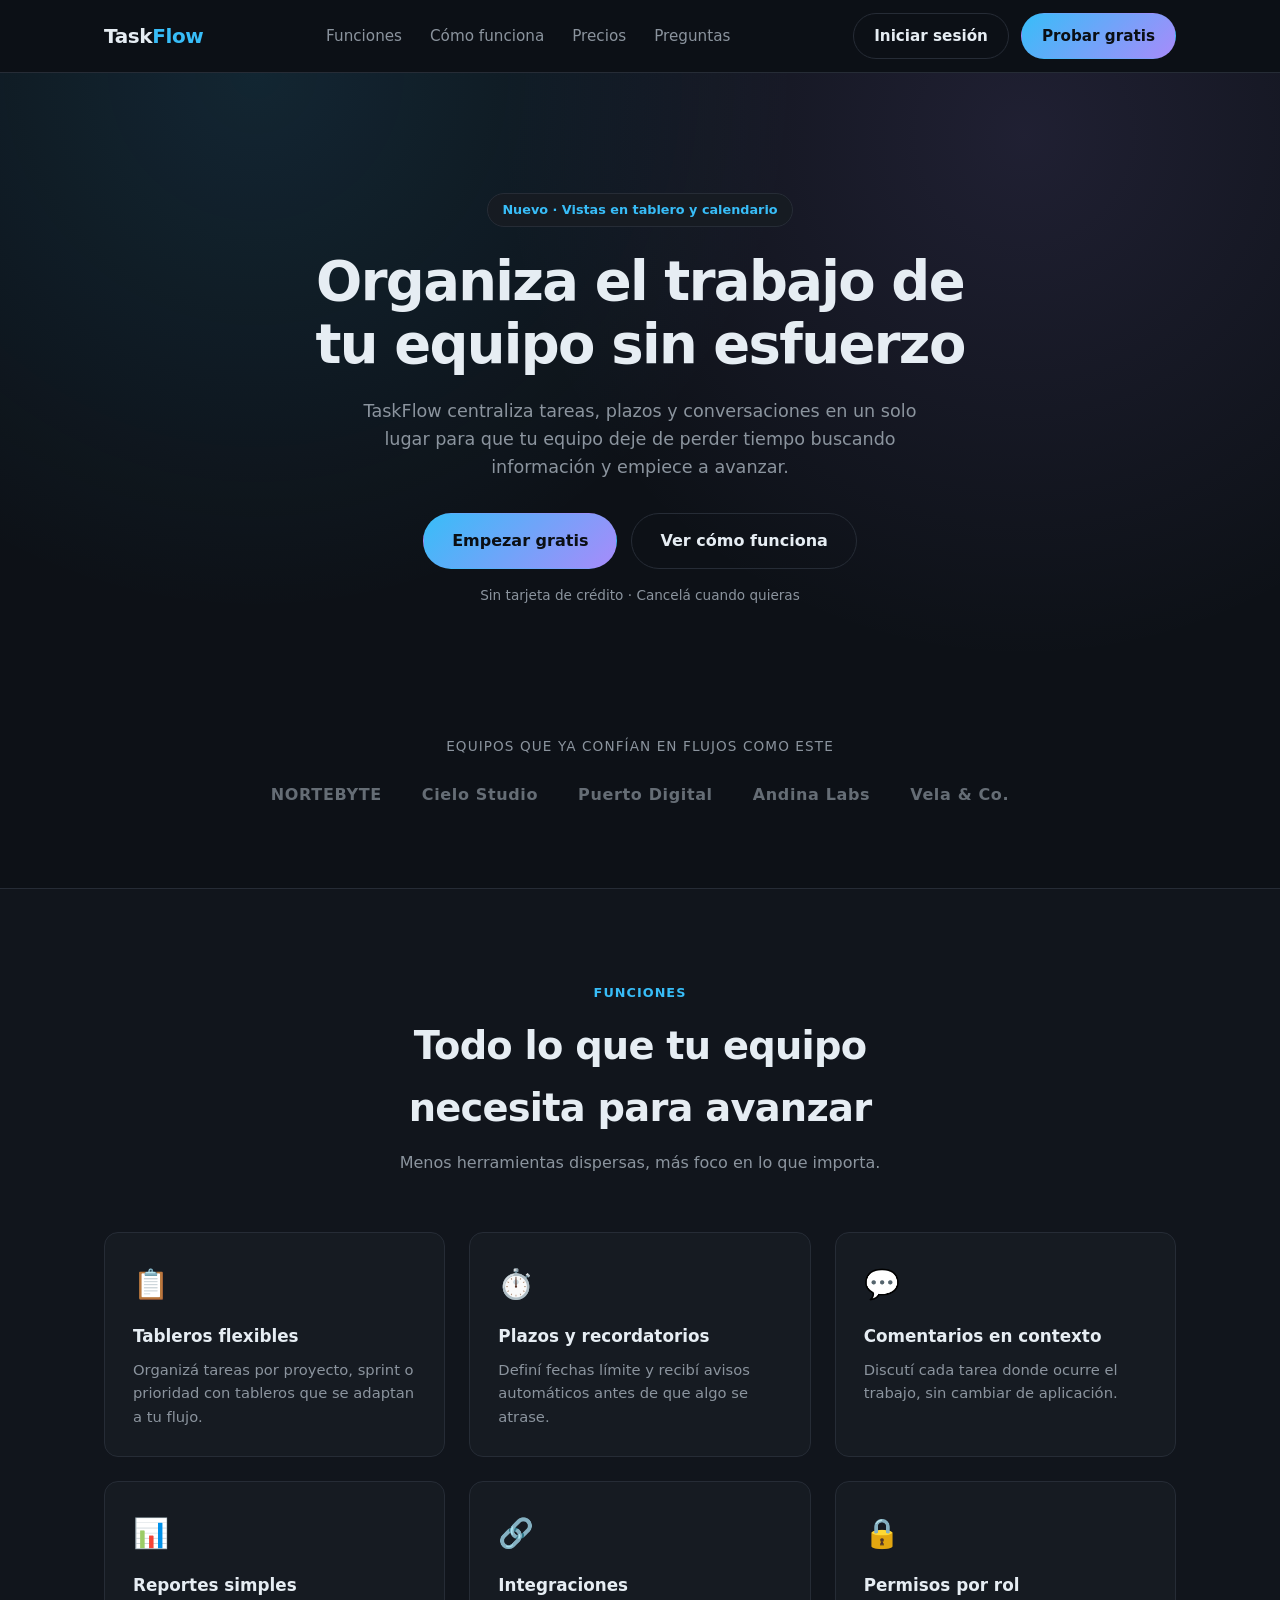
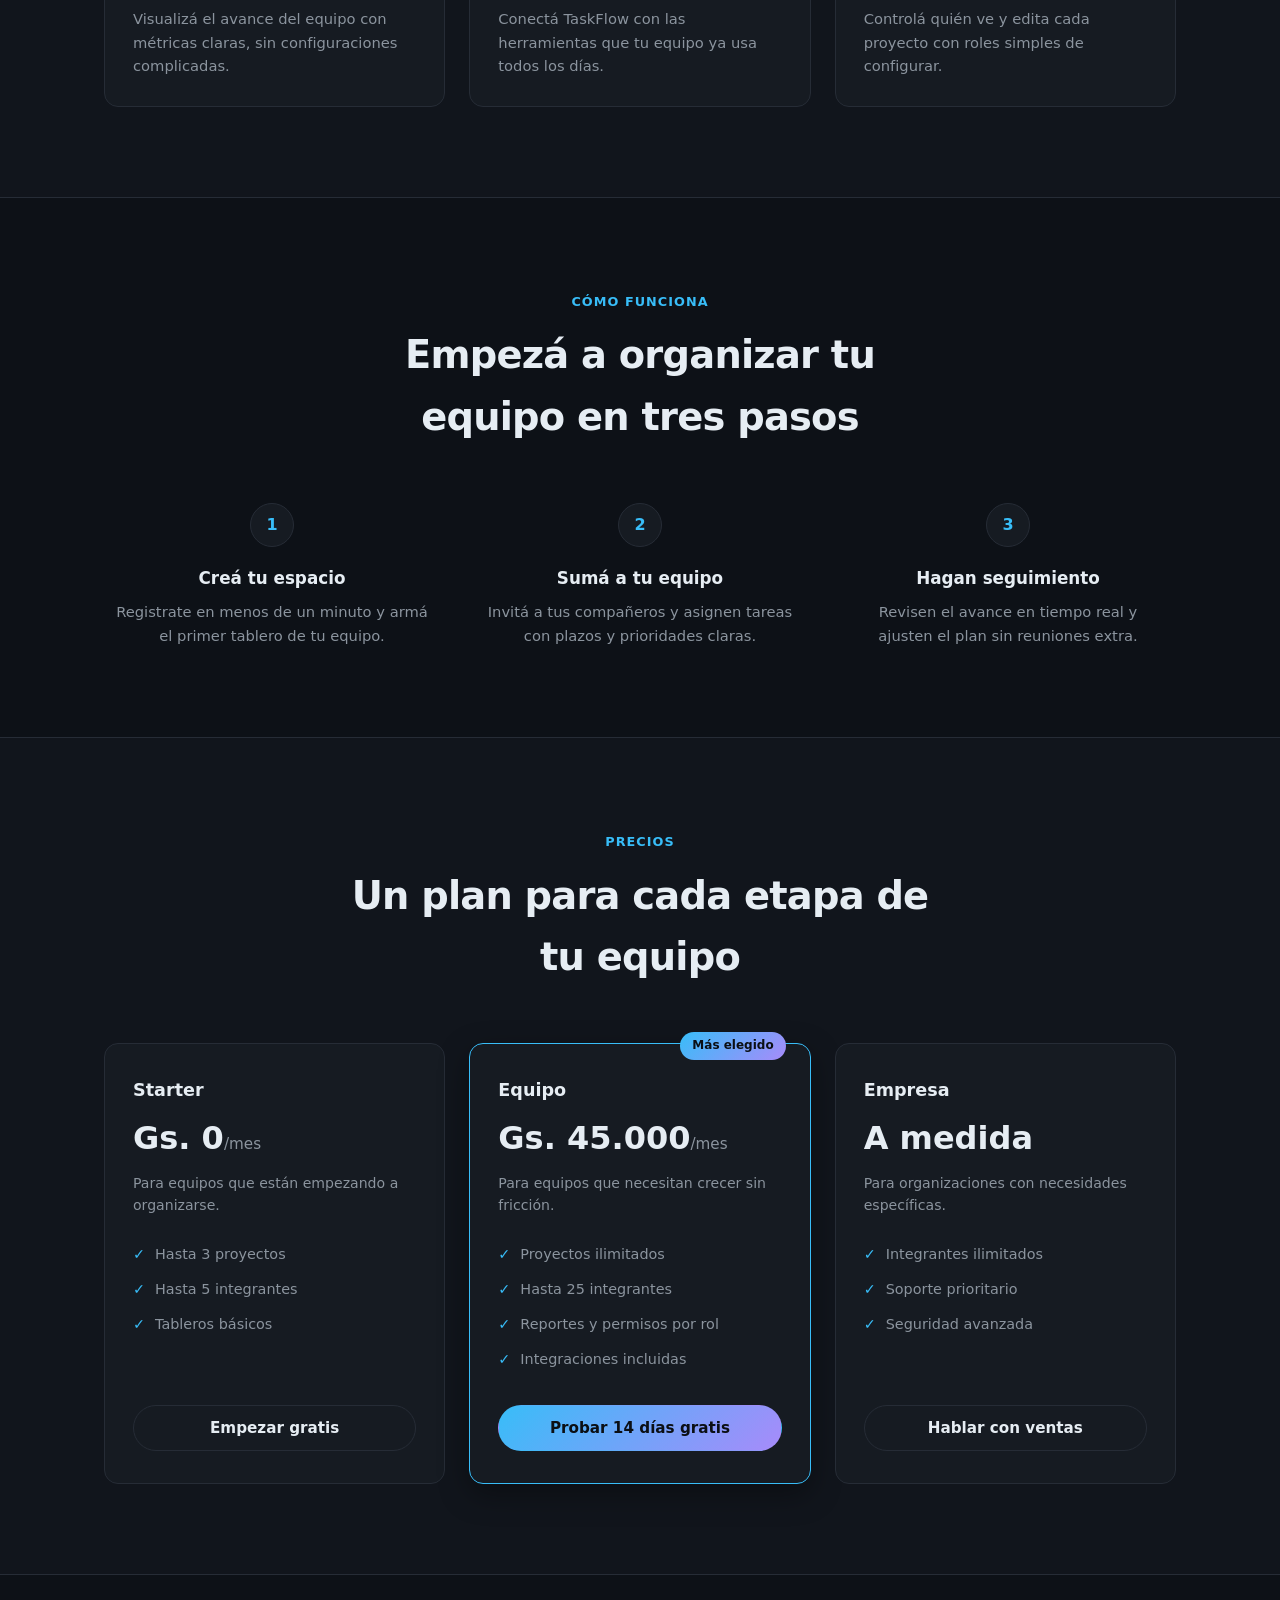
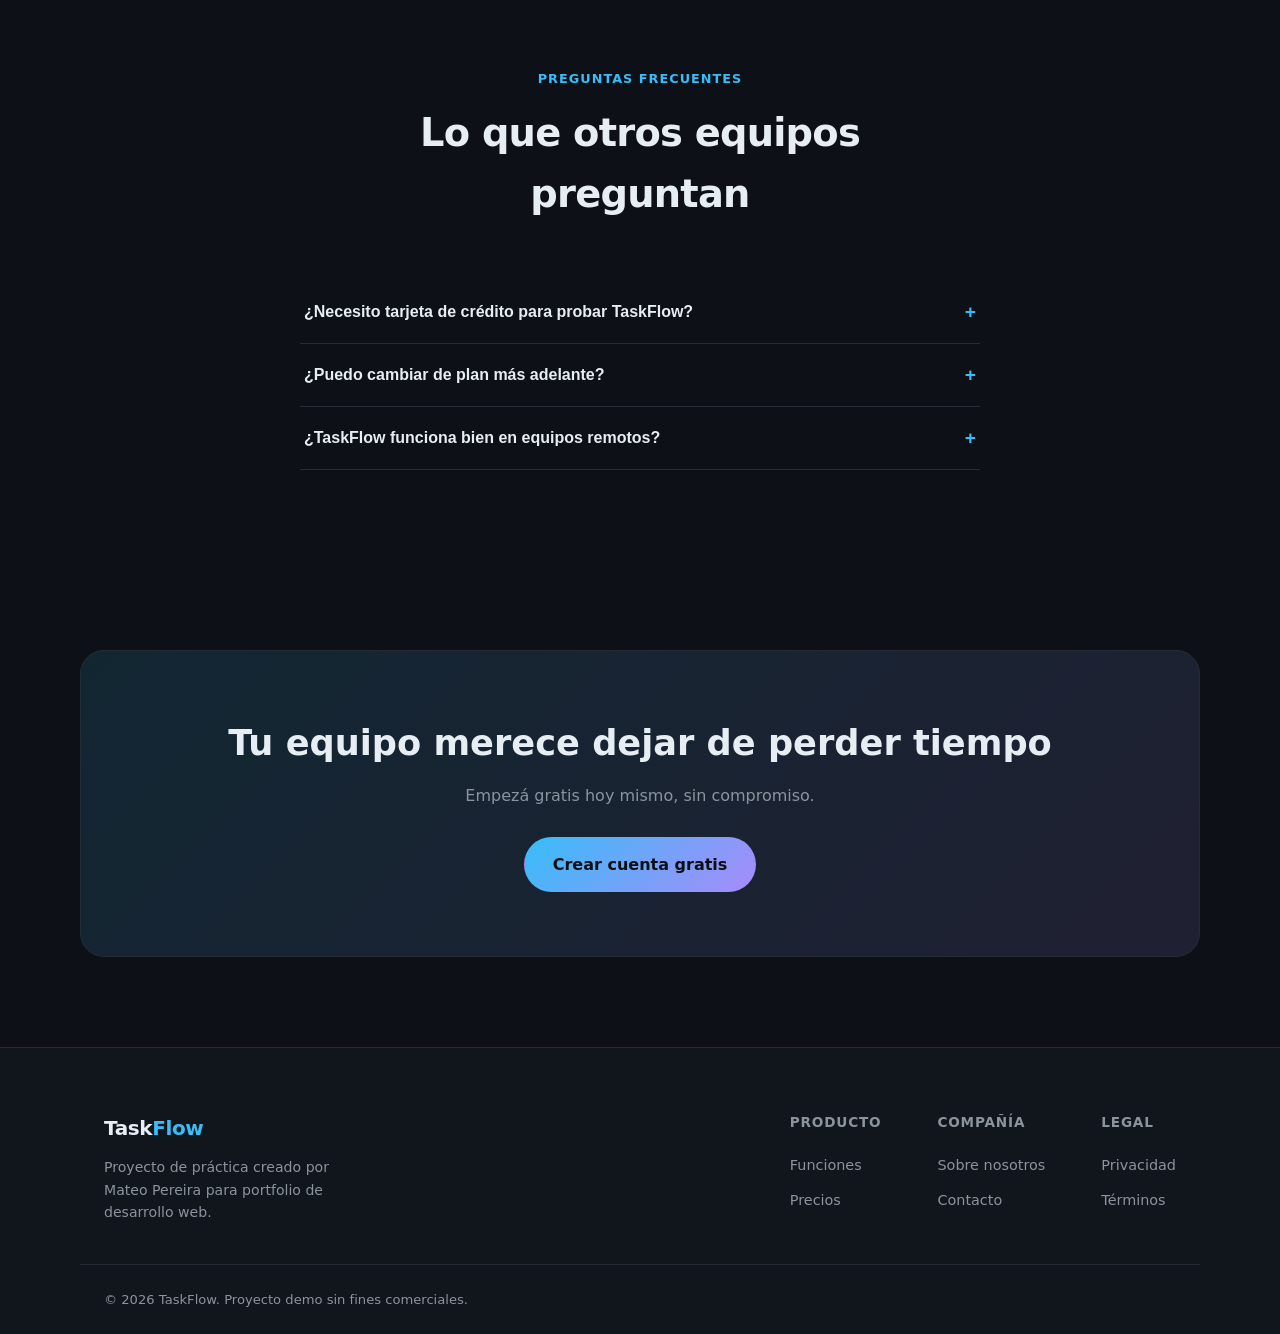
==== index.html @ 443ea1ef "Add files via upload" ====
<!DOCTYPE html>
<html lang="es">
<head>
<meta charset="UTF-8">
<meta name="viewport" content="width=device-width, initial-scale=1.0">
<title>TaskFlow — Organiza tu equipo sin esfuerzo</title>
<link rel="stylesheet" href="style.css">
</head>
<body>

  <header class="navbar">
    <div class="container nav-content">
      <a href="#" class="logo">Task<span>Flow</span></a>

      <nav class="nav-links" id="navLinks">
        <a href="#features">Funciones</a>
        <a href="#how-it-works">Cómo funciona</a>
        <a href="#pricing">Precios</a>
        <a href="#faq">Preguntas</a>
      </nav>

      <div class="nav-actions">
        <a href="#" class="btn btn-ghost">Iniciar sesión</a>
        <a href="#" class="btn btn-primary">Probar gratis</a>
      </div>

      <button class="nav-toggle" id="navToggle" aria-label="Abrir menú">
        <span></span><span></span><span></span>
      </button>
    </div>
  </header>

  <main>
    <!-- HERO -->
    <section class="hero">
      <div class="container hero-content">
        <span class="badge reveal">Nuevo · Vistas en tablero y calendario</span>
        <h1 class="reveal">Organiza el trabajo de tu equipo sin esfuerzo</h1>
        <p class="hero-sub reveal">
          TaskFlow centraliza tareas, plazos y conversaciones en un solo lugar para que tu equipo
          deje de perder tiempo buscando información y empiece a avanzar.
        </p>
        <div class="hero-actions reveal">
          <a href="#" class="btn btn-primary btn-lg">Empezar gratis</a>
          <a href="#how-it-works" class="btn btn-ghost btn-lg">Ver cómo funciona</a>
        </div>
        <p class="hero-note reveal">Sin tarjeta de crédito · Cancelá cuando quieras</p>
      </div>
    </section>

    <!-- LOGOS -->
    <section class="logos">
      <div class="container">
        <p class="logos-label">Equipos que ya confían en flujos como este</p>
        <div class="logos-row">
          <span>NORTEBYTE</span>
          <span>Cielo Studio</span>
          <span>Puerto Digital</span>
          <span>Andina Labs</span>
          <span>Vela &amp; Co.</span>
        </div>
      </div>
    </section>

    <!-- FEATURES -->
    <section class="features" id="features">
      <div class="container">
        <div class="section-head">
          <span class="eyebrow">Funciones</span>
          <h2>Todo lo que tu equipo necesita para avanzar</h2>
          <p>Menos herramientas dispersas, más foco en lo que importa.</p>
        </div>

        <div class="feature-grid">
          <article class="feature-card reveal">
            <div class="feature-icon">📋</div>
            <h3>Tableros flexibles</h3>
            <p>Organizá tareas por proyecto, sprint o prioridad con tableros que se adaptan a tu flujo.</p>
          </article>
          <article class="feature-card reveal">
            <div class="feature-icon">⏱️</div>
            <h3>Plazos y recordatorios</h3>
            <p>Definí fechas límite y recibí avisos automáticos antes de que algo se atrase.</p>
          </article>
          <article class="feature-card reveal">
            <div class="feature-icon">💬</div>
            <h3>Comentarios en contexto</h3>
            <p>Discutí cada tarea donde ocurre el trabajo, sin cambiar de aplicación.</p>
          </article>
          <article class="feature-card reveal">
            <div class="feature-icon">📊</div>
            <h3>Reportes simples</h3>
            <p>Visualizá el avance del equipo con métricas claras, sin configuraciones complicadas.</p>
          </article>
          <article class="feature-card reveal">
            <div class="feature-icon">🔗</div>
            <h3>Integraciones</h3>
            <p>Conectá TaskFlow con las herramientas que tu equipo ya usa todos los días.</p>
          </article>
          <article class="feature-card reveal">
            <div class="feature-icon">🔒</div>
            <h3>Permisos por rol</h3>
            <p>Controlá quién ve y edita cada proyecto con roles simples de configurar.</p>
          </article>
        </div>
      </div>
    </section>

    <!-- HOW IT WORKS -->
    <section class="how" id="how-it-works">
      <div class="container">
        <div class="section-head">
          <span class="eyebrow">Cómo funciona</span>
          <h2>Empezá a organizar tu equipo en tres pasos</h2>
        </div>

        <div class="steps">
          <div class="step reveal">
            <div class="step-number">1</div>
            <h3>Creá tu espacio</h3>
            <p>Registrate en menos de un minuto y armá el primer tablero de tu equipo.</p>
          </div>
          <div class="step reveal">
            <div class="step-number">2</div>
            <h3>Sumá a tu equipo</h3>
            <p>Invitá a tus compañeros y asignen tareas con plazos y prioridades claras.</p>
          </div>
          <div class="step reveal">
            <div class="step-number">3</div>
            <h3>Hagan seguimiento</h3>
            <p>Revisen el avance en tiempo real y ajusten el plan sin reuniones extra.</p>
          </div>
        </div>
      </div>
    </section>

    <!-- PRICING -->
    <section class="pricing" id="pricing">
      <div class="container">
        <div class="section-head">
          <span class="eyebrow">Precios</span>
          <h2>Un plan para cada etapa de tu equipo</h2>
        </div>

        <div class="pricing-grid">
          <div class="price-card reveal">
            <h3>Starter</h3>
            <p class="price">Gs. 0<span>/mes</span></p>
            <p class="price-desc">Para equipos que están empezando a organizarse.</p>
            <ul>
              <li>Hasta 3 proyectos</li>
              <li>Hasta 5 integrantes</li>
              <li>Tableros básicos</li>
            </ul>
            <a href="#" class="btn btn-ghost btn-block">Empezar gratis</a>
          </div>

          <div class="price-card price-card--highlight reveal">
            <span class="price-tag">Más elegido</span>
            <h3>Equipo</h3>
            <p class="price">Gs. 45.000<span>/mes</span></p>
            <p class="price-desc">Para equipos que necesitan crecer sin fricción.</p>
            <ul>
              <li>Proyectos ilimitados</li>
              <li>Hasta 25 integrantes</li>
              <li>Reportes y permisos por rol</li>
              <li>Integraciones incluidas</li>
            </ul>
            <a href="#" class="btn btn-primary btn-block">Probar 14 días gratis</a>
          </div>

          <div class="price-card reveal">
            <h3>Empresa</h3>
            <p class="price">A medida</p>
            <p class="price-desc">Para organizaciones con necesidades específicas.</p>
            <ul>
              <li>Integrantes ilimitados</li>
              <li>Soporte prioritario</li>
              <li>Seguridad avanzada</li>
            </ul>
            <a href="#" class="btn btn-ghost btn-block">Hablar con ventas</a>
          </div>
        </div>
      </div>
    </section>

    <!-- FAQ -->
    <section class="faq" id="faq">
      <div class="container">
        <div class="section-head">
          <span class="eyebrow">Preguntas frecuentes</span>
          <h2>Lo que otros equipos preguntan</h2>
        </div>

        <div class="faq-list">
          <div class="faq-item reveal">
            <button class="faq-question">
              ¿Necesito tarjeta de crédito para probar TaskFlow?
              <span class="faq-icon">+</span>
            </button>
            <div class="faq-answer">
              <p>No. El plan Starter es gratuito y el plan Equipo incluye 14 días de prueba sin pedir datos de pago.</p>
            </div>
          </div>
          <div class="faq-item reveal">
            <button class="faq-question">
              ¿Puedo cambiar de plan más adelante?
              <span class="faq-icon">+</span>
            </button>
            <div class="faq-answer">
              <p>Sí, podés subir o bajar de plan cuando quieras desde la configuración de tu cuenta.</p>
            </div>
          </div>
          <div class="faq-item reveal">
            <button class="faq-question">
              ¿TaskFlow funciona bien en equipos remotos?
              <span class="faq-icon">+</span>
            </button>
            <div class="faq-answer">
              <p>Sí, fue pensado justamente para eso: comentarios en contexto, notificaciones claras y acceso desde cualquier lugar.</p>
            </div>
          </div>
        </div>
      </div>
    </section>

    <!-- CTA -->
    <section class="cta">
      <div class="container cta-content reveal">
        <h2>Tu equipo merece dejar de perder tiempo</h2>
        <p>Empezá gratis hoy mismo, sin compromiso.</p>
        <a href="#" class="btn btn-primary btn-lg">Crear cuenta gratis</a>
      </div>
    </section>
  </main>

  <footer class="footer">
    <div class="container footer-content">
      <div class="footer-brand">
        <a href="#" class="logo">Task<span>Flow</span></a>
        <p>Proyecto de práctica creado por Mateo Pereira para portfolio de desarrollo web.</p>
      </div>
      <div class="footer-links">
        <div>
          <h4>Producto</h4>
          <a href="#features">Funciones</a>
          <a href="#pricing">Precios</a>
        </div>
        <div>
          <h4>Compañía</h4>
          <a href="#">Sobre nosotros</a>
          <a href="#">Contacto</a>
        </div>
        <div>
          <h4>Legal</h4>
          <a href="#">Privacidad</a>
          <a href="#">Términos</a>
        </div>
      </div>
    </div>
    <div class="container footer-bottom">
      <p>© 2026 TaskFlow. Proyecto demo sin fines comerciales.</p>
    </div>
  </footer>

  <script src="script.js"></script>
</body>
</html>
---- style.css ----
/* ===========================
   Variables & reset
=========================== */
:root {
  --bg: #0d1117;
  --bg-alt: #11151c;
  --surface: #161b22;
  --surface-2: #1c222b;
  --border: #262c36;
  --text: #e6edf3;
  --text-muted: #8b949e;
  --accent: #38bdf8;
  --accent-2: #a78bfa;
  --radius: 14px;
  --max-width: 1120px;
  --shadow: 0 10px 30px rgba(0, 0, 0, 0.35);
}

* {
  box-sizing: border-box;
  margin: 0;
  padding: 0;
}

html {
  scroll-behavior: smooth;
}

body {
  background: var(--bg);
  color: var(--text);
  font-family: "Inter", "Segoe UI", system-ui, -apple-system, sans-serif;
  line-height: 1.6;
  -webkit-font-smoothing: antialiased;
}

img {
  max-width: 100%;
  display: block;
}

a {
  color: inherit;
  text-decoration: none;
}

ul {
  list-style: none;
}

.container {
  max-width: var(--max-width);
  margin: 0 auto;
  padding: 0 24px;
}

/* ===========================
   Buttons
=========================== */
.btn {
  display: inline-flex;
  align-items: center;
  justify-content: center;
  padding: 10px 20px;
  border-radius: 999px;
  font-weight: 600;
  font-size: 0.95rem;
  transition: transform 0.15s ease, box-shadow 0.15s ease, background 0.15s ease;
  border: 1px solid transparent;
  cursor: pointer;
}

.btn-primary {
  background: linear-gradient(135deg, var(--accent), var(--accent-2));
  color: #0b0f14;
}

.btn-primary:hover {
  transform: translateY(-2px);
  box-shadow: 0 8px 20px rgba(56, 189, 248, 0.25);
}

.btn-ghost {
  background: transparent;
  color: var(--text);
  border-color: var(--border);
}

.btn-ghost:hover {
  background: var(--surface-2);
}

.btn-lg {
  padding: 14px 28px;
  font-size: 1rem;
}

.btn-block {
  width: 100%;
}

/* ===========================
   Navbar
=========================== */
.navbar {
  position: sticky;
  top: 0;
  z-index: 50;
  background: rgba(13, 17, 23, 0.85);
  backdrop-filter: blur(10px);
  border-bottom: 1px solid var(--border);
}

.nav-content {
  display: flex;
  align-items: center;
  justify-content: space-between;
  height: 72px;
  gap: 24px;
}

.logo {
  font-size: 1.25rem;
  font-weight: 800;
  letter-spacing: -0.02em;
}

.logo span {
  color: var(--accent);
}

.nav-links {
  display: flex;
  gap: 28px;
  flex: 1;
  justify-content: center;
}

.nav-links a {
  color: var(--text-muted);
  font-size: 0.95rem;
  font-weight: 500;
  transition: color 0.15s ease;
}

.nav-links a:hover {
  color: var(--text);
}

.nav-actions {
  display: flex;
  align-items: center;
  gap: 12px;
}

.nav-toggle {
  display: none;
  flex-direction: column;
  justify-content: center;
  gap: 5px;
  background: transparent;
  border: none;
  cursor: pointer;
  padding: 8px;
}

.nav-toggle span {
  width: 22px;
  height: 2px;
  background: var(--text);
  border-radius: 2px;
  transition: transform 0.2s ease, opacity 0.2s ease;
}

/* ===========================
   Hero
=========================== */
.hero {
  padding: 120px 0 90px;
  text-align: center;
  background:
    radial-gradient(circle at 20% 0%, rgba(56, 189, 248, 0.12), transparent 45%),
    radial-gradient(circle at 80% 10%, rgba(167, 139, 250, 0.12), transparent 45%);
}

.hero-content {
  max-width: 720px;
}

.badge {
  display: inline-block;
  padding: 6px 14px;
  border-radius: 999px;
  background: var(--surface);
  border: 1px solid var(--border);
  color: var(--accent);
  font-size: 0.8rem;
  font-weight: 600;
  margin-bottom: 24px;
}

.hero h1 {
  font-size: clamp(2.2rem, 5vw, 3.4rem);
  font-weight: 800;
  letter-spacing: -0.03em;
  line-height: 1.15;
  margin-bottom: 20px;
}

.hero-sub {
  color: var(--text-muted);
  font-size: 1.1rem;
  max-width: 560px;
  margin: 0 auto 32px;
}

.hero-actions {
  display: flex;
  gap: 14px;
  justify-content: center;
  flex-wrap: wrap;
  margin-bottom: 16px;
}

.hero-note {
  color: var(--text-muted);
  font-size: 0.85rem;
}

/* ===========================
   Logos
=========================== */
.logos {
  padding: 40px 0 80px;
}

.logos-label {
  text-align: center;
  color: var(--text-muted);
  font-size: 0.85rem;
  margin-bottom: 24px;
  text-transform: uppercase;
  letter-spacing: 0.08em;
}

.logos-row {
  display: flex;
  justify-content: center;
  flex-wrap: wrap;
  gap: 40px;
  color: var(--text-muted);
  font-weight: 700;
  letter-spacing: 0.04em;
  opacity: 0.7;
}

/* ===========================
   Section head
=========================== */
.section-head {
  text-align: center;
  max-width: 620px;
  margin: 0 auto 56px;
}

.eyebrow {
  display: inline-block;
  color: var(--accent);
  font-weight: 700;
  font-size: 0.8rem;
  text-transform: uppercase;
  letter-spacing: 0.08em;
  margin-bottom: 12px;
}

.section-head h2 {
  font-size: clamp(1.8rem, 3.5vw, 2.4rem);
  font-weight: 800;
  letter-spacing: -0.02em;
  margin-bottom: 12px;
}

.section-head p {
  color: var(--text-muted);
}

/* ===========================
   Features
=========================== */
.features {
  padding: 90px 0;
  background: var(--bg-alt);
  border-top: 1px solid var(--border);
  border-bottom: 1px solid var(--border);
}

.feature-grid {
  display: grid;
  grid-template-columns: repeat(3, 1fr);
  gap: 24px;
}

.feature-card {
  background: var(--surface);
  border: 1px solid var(--border);
  border-radius: var(--radius);
  padding: 28px;
  transition: transform 0.2s ease, border-color 0.2s ease;
}

.feature-card:hover {
  transform: translateY(-4px);
  border-color: rgba(56, 189, 248, 0.4);
}

.feature-icon {
  font-size: 1.8rem;
  margin-bottom: 16px;
}

.feature-card h3 {
  font-size: 1.05rem;
  margin-bottom: 8px;
}

.feature-card p {
  color: var(--text-muted);
  font-size: 0.92rem;
}

/* ===========================
   How it works
=========================== */
.how {
  padding: 90px 0;
}

.steps {
  display: grid;
  grid-template-columns: repeat(3, 1fr);
  gap: 32px;
}

.step {
  text-align: center;
  padding: 0 12px;
}

.step-number {
  width: 44px;
  height: 44px;
  border-radius: 50%;
  background: var(--surface);
  border: 1px solid var(--border);
  color: var(--accent);
  font-weight: 800;
  display: flex;
  align-items: center;
  justify-content: center;
  margin: 0 auto 18px;
}

.step h3 {
  margin-bottom: 8px;
  font-size: 1.05rem;
}

.step p {
  color: var(--text-muted);
  font-size: 0.92rem;
}

/* ===========================
   Pricing
=========================== */
.pricing {
  padding: 90px 0;
  background: var(--bg-alt);
  border-top: 1px solid var(--border);
  border-bottom: 1px solid var(--border);
}

.pricing-grid {
  display: grid;
  grid-template-columns: repeat(3, 1fr);
  gap: 24px;
  align-items: stretch;
}

.price-card {
  background: var(--surface);
  border: 1px solid var(--border);
  border-radius: var(--radius);
  padding: 32px 28px;
  display: flex;
  flex-direction: column;
  position: relative;
}

.price-card--highlight {
  border-color: var(--accent);
  box-shadow: var(--shadow);
  transform: scale(1.02);
}

.price-tag {
  position: absolute;
  top: -12px;
  right: 24px;
  background: linear-gradient(135deg, var(--accent), var(--accent-2));
  color: #0b0f14;
  font-size: 0.75rem;
  font-weight: 700;
  padding: 4px 12px;
  border-radius: 999px;
}

.price-card h3 {
  font-size: 1.1rem;
  margin-bottom: 8px;
}

.price {
  font-size: 2rem;
  font-weight: 800;
  margin-bottom: 8px;
}

.price span {
  font-size: 0.95rem;
  color: var(--text-muted);
  font-weight: 500;
}

.price-desc {
  color: var(--text-muted);
  font-size: 0.88rem;
  margin-bottom: 20px;
}

.price-card ul {
  margin-bottom: 28px;
  flex: 1;
}

.price-card li {
  color: var(--text-muted);
  font-size: 0.9rem;
  padding: 6px 0;
  padding-left: 22px;
  position: relative;
}

.price-card li::before {
  content: "✓";
  position: absolute;
  left: 0;
  color: var(--accent);
  font-weight: 700;
}

/* ===========================
   FAQ
=========================== */
.faq {
  padding: 90px 0;
}

.faq-list {
  max-width: 680px;
  margin: 0 auto;
}

.faq-item {
  border-bottom: 1px solid var(--border);
}

.faq-question {
  width: 100%;
  background: none;
  border: none;
  color: var(--text);
  font-size: 1rem;
  font-weight: 600;
  text-align: left;
  padding: 20px 4px;
  display: flex;
  justify-content: space-between;
  align-items: center;
  cursor: pointer;
}

.faq-icon {
  color: var(--accent);
  font-size: 1.2rem;
  transition: transform 0.2s ease;
  flex-shrink: 0;
  margin-left: 16px;
}

.faq-item.open .faq-icon {
  transform: rotate(45deg);
}

.faq-answer {
  max-height: 0;
  overflow: hidden;
  transition: max-height 0.25s ease;
}

.faq-answer p {
  color: var(--text-muted);
  padding: 0 4px 20px;
  font-size: 0.92rem;
}

/* ===========================
   CTA
=========================== */
.cta {
  padding: 90px 0;
}

.cta-content {
  text-align: center;
  background: linear-gradient(135deg, rgba(56, 189, 248, 0.12), rgba(167, 139, 250, 0.12));
  border: 1px solid var(--border);
  border-radius: 24px;
  padding: 64px 32px;
}

.cta-content h2 {
  font-size: clamp(1.6rem, 3vw, 2.2rem);
  margin-bottom: 12px;
  font-weight: 800;
}

.cta-content p {
  color: var(--text-muted);
  margin-bottom: 28px;
}

/* ===========================
   Footer
=========================== */
.footer {
  background: var(--bg-alt);
  border-top: 1px solid var(--border);
  padding: 64px 0 24px;
}

.footer-content {
  display: flex;
  justify-content: space-between;
  gap: 48px;
  flex-wrap: wrap;
  margin-bottom: 40px;
}

.footer-brand p {
  color: var(--text-muted);
  font-size: 0.88rem;
  margin-top: 12px;
  max-width: 260px;
}

.footer-links {
  display: flex;
  gap: 56px;
}

.footer-links h4 {
  font-size: 0.85rem;
  margin-bottom: 14px;
  color: var(--text-muted);
  text-transform: uppercase;
  letter-spacing: 0.06em;
}

.footer-links a {
  display: block;
  color: var(--text-muted);
  font-size: 0.9rem;
  padding: 6px 0;
  transition: color 0.15s ease;
}

.footer-links a:hover {
  color: var(--text);
}

.footer-bottom {
  border-top: 1px solid var(--border);
  padding-top: 24px;
  color: var(--text-muted);
  font-size: 0.82rem;
}

/* ===========================
   Reveal animation
=========================== */
.reveal {
  opacity: 0;
  transform: translateY(16px);
  transition: opacity 0.6s ease, transform 0.6s ease;
}

.reveal.is-visible {
  opacity: 1;
  transform: translateY(0);
}

/* ===========================
   Responsive
=========================== */
@media (max-width: 860px) {
  .feature-grid,
  .steps,
  .pricing-grid {
    grid-template-columns: 1fr;
  }

  .price-card--highlight {
    transform: none;
  }
}

@media (max-width: 760px) {
  .nav-links,
  .nav-actions {
    display: none;
  }

  .nav-toggle {
    display: flex;
  }

  .navbar.open .nav-links {
    display: flex;
    flex-direction: column;
    position: absolute;
    top: 72px;
    left: 0;
    right: 0;
    background: var(--bg);
    border-bottom: 1px solid var(--border);
    padding: 16px 24px;
    gap: 4px;
  }

  .navbar.open .nav-links a {
    padding: 12px 0;
  }

  .navbar.open .nav-actions {
    display: flex;
    flex-direction: column;
    position: absolute;
    top: calc(72px + 190px);
    left: 0;
    right: 0;
    background: var(--bg);
    padding: 0 24px 16px;
    gap: 10px;
  }

  .footer-content {
    flex-direction: column;
  }
}
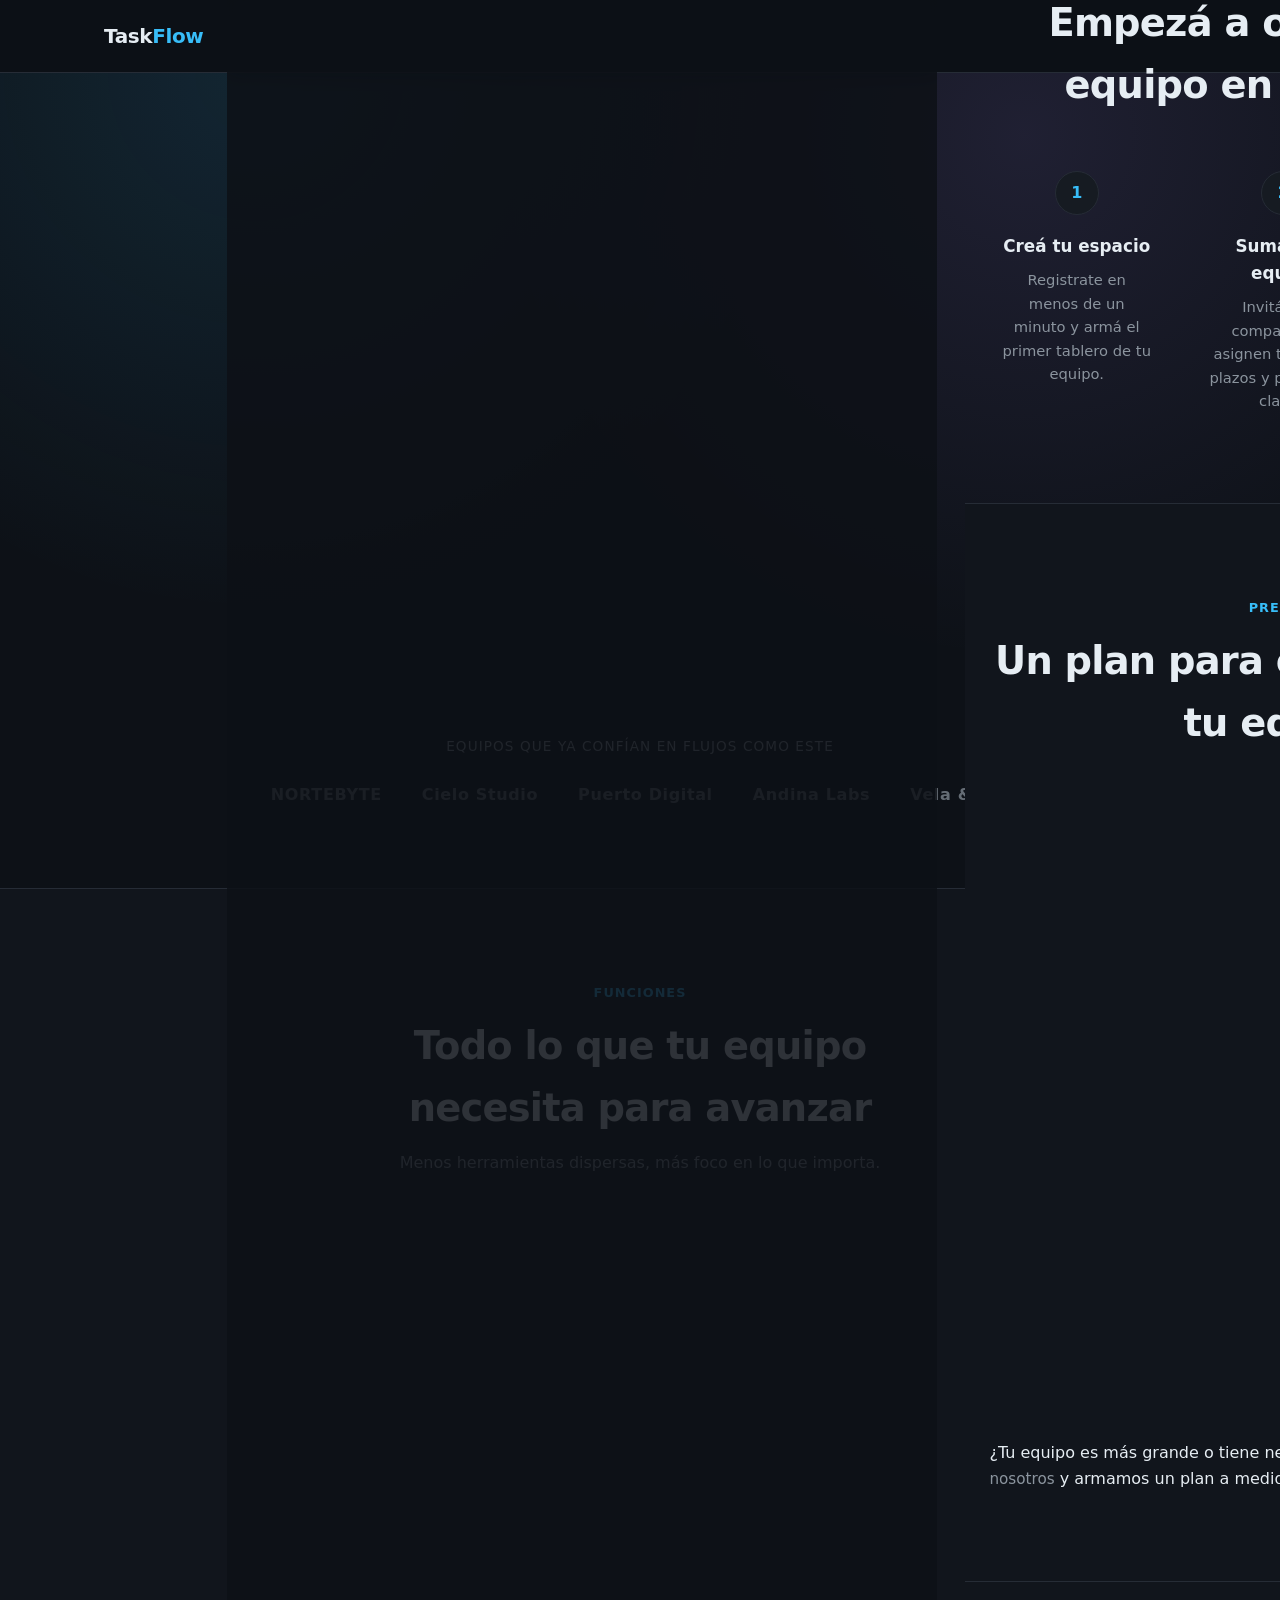
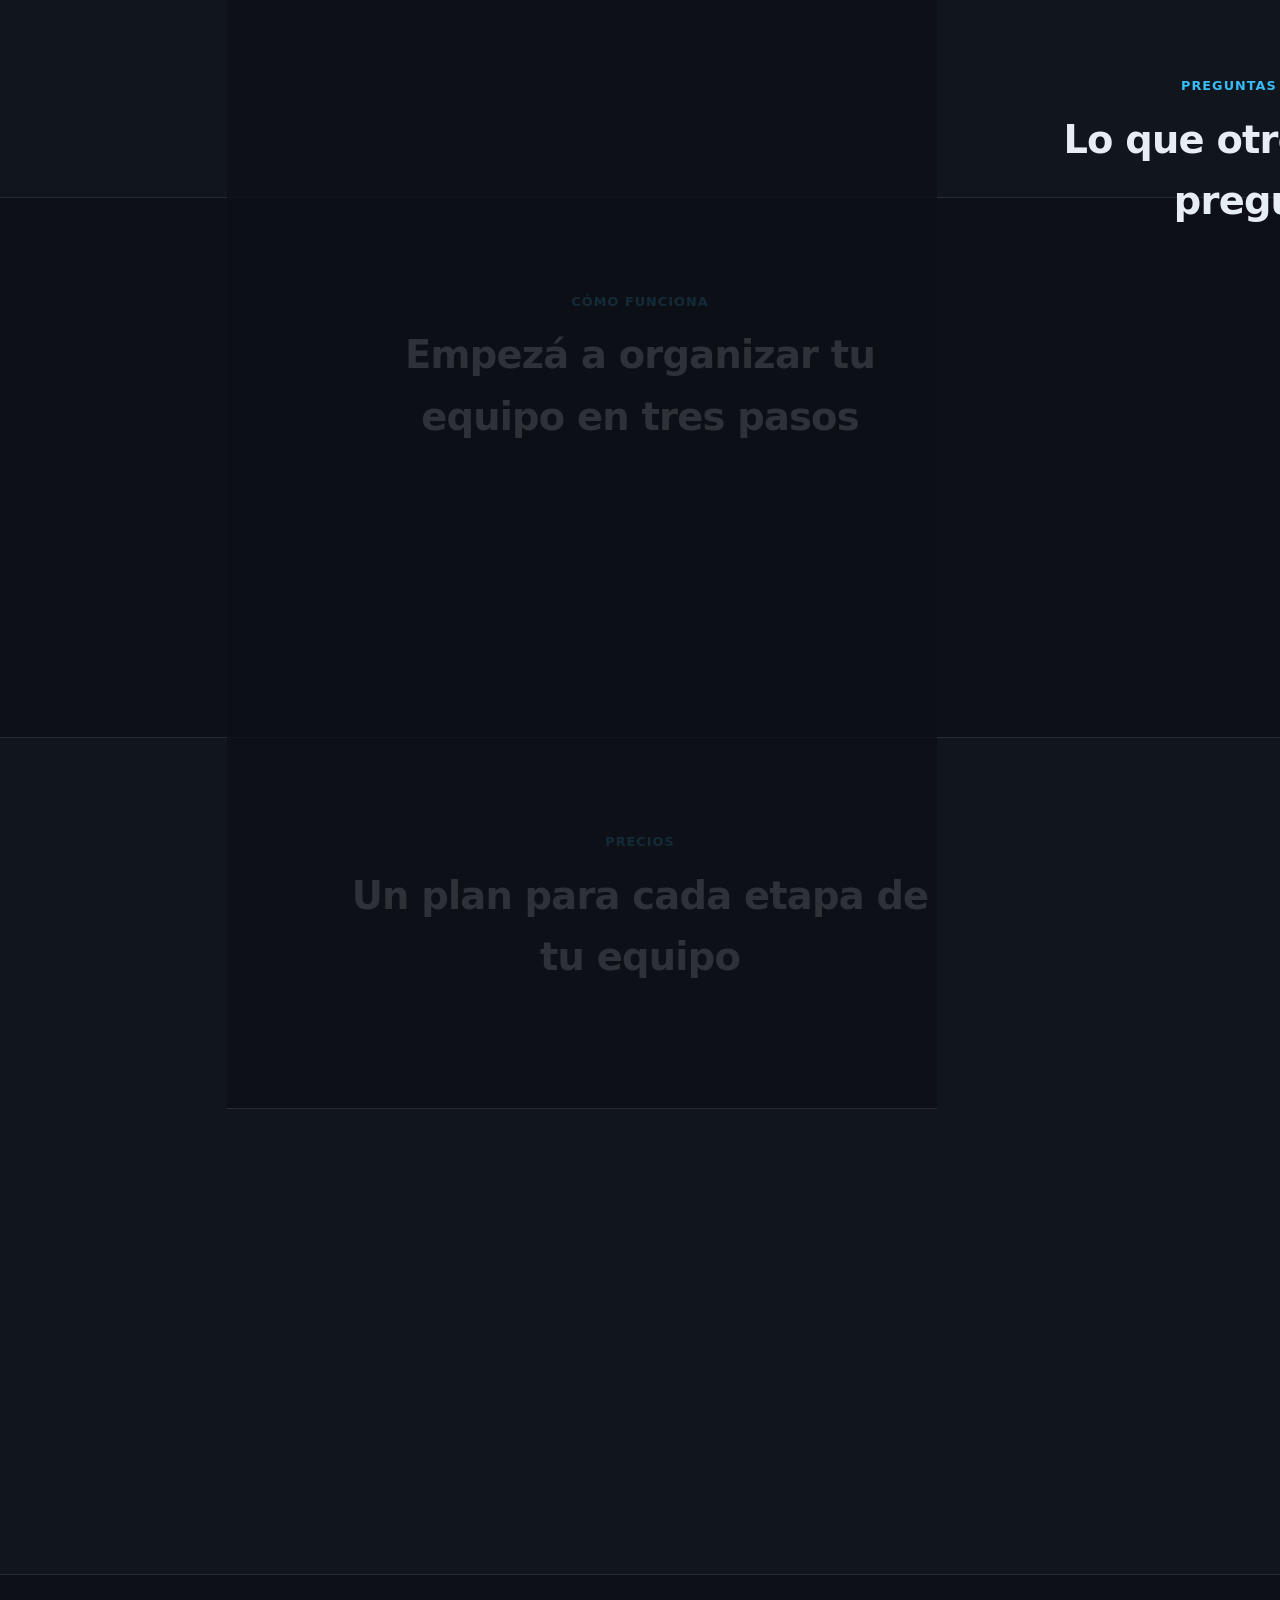
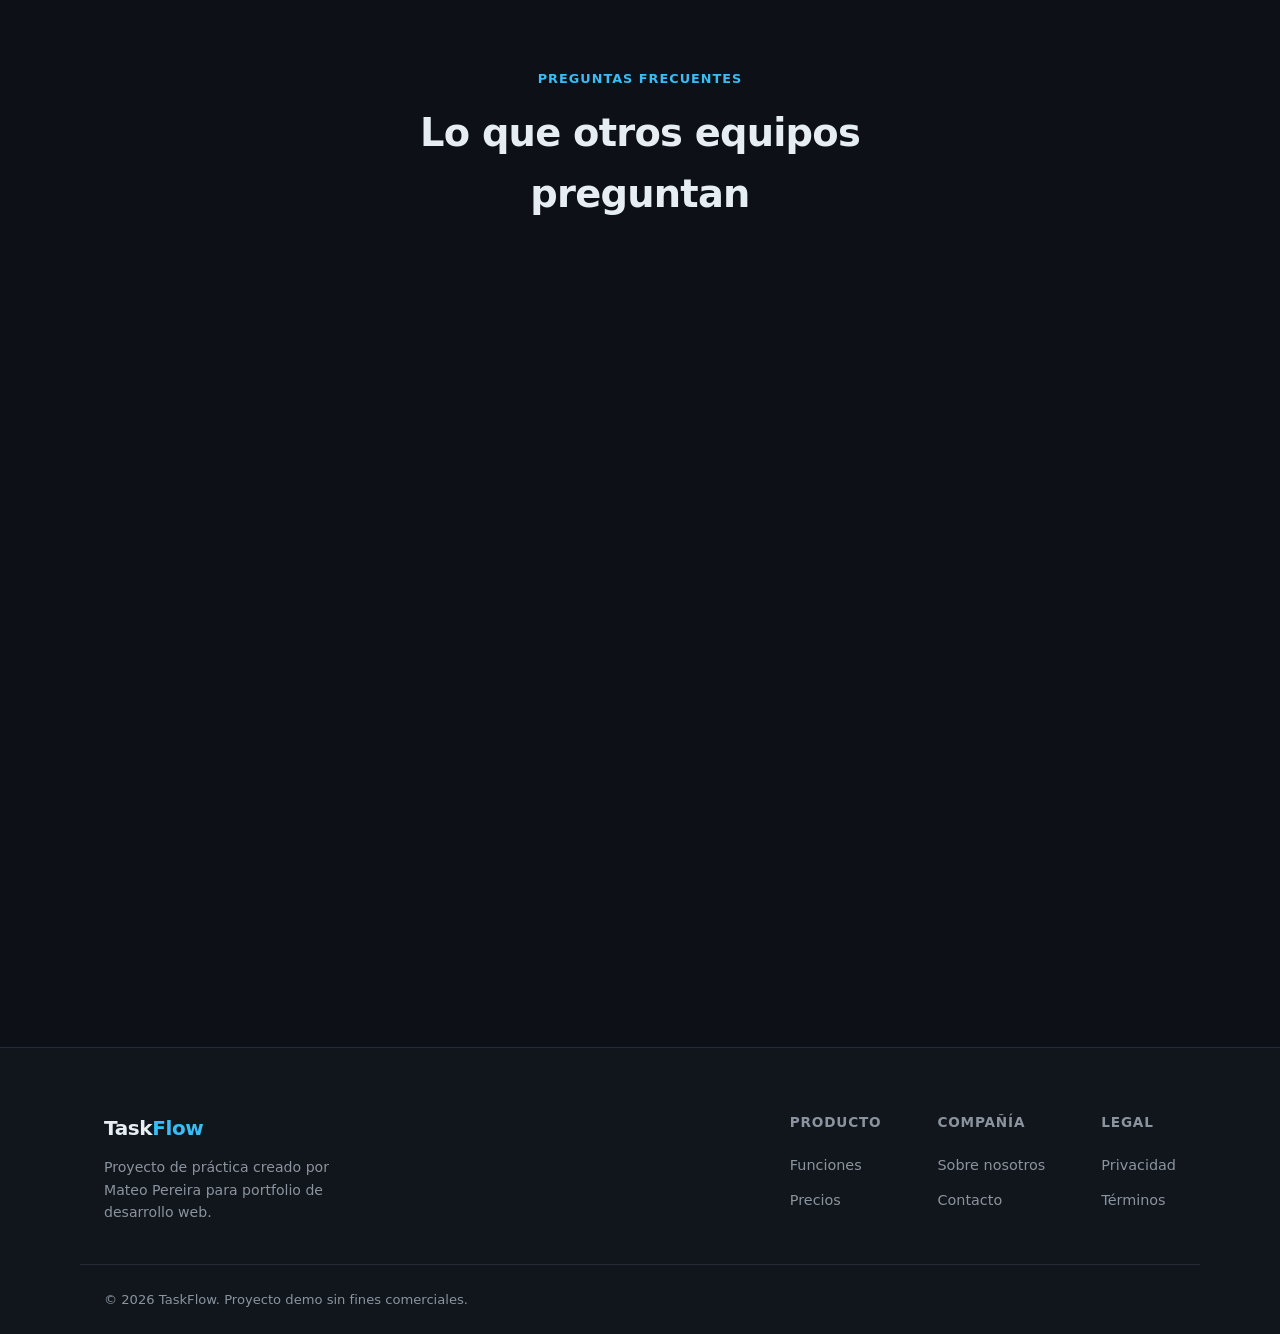
==== commit 60572ae2: "Update index.html" ====
--- a/index.html
+++ b/index.html
@@ -4,6 +4,20 @@
 <meta charset="UTF-8">
 <meta name="viewport" content="width=device-width, initial-scale=1.0">
 <title>TaskFlow — Organiza tu equipo sin esfuerzo</title>
+<link rel="stylesheet" href="style.css">
+</head>
+<body>
+
+  <header class="navbar">
+    <div class="container nav-content">
+      <a href="#" class="logo">Task<span>Flow</span></a>
+
+      <nav class="nav-links" id="navLinks"><!DOCTYPE html>
+<html lang="es">
+<head>
+<meta charset="UTF-8">
+<meta name="viewport" content="width=device-width, initial-scale=1.0">
+<title>TaskFlow · Organiza tu equipo sin esfuerzo</title>
 <link rel="stylesheet" href="style.css">
 </head>
 <body>
@@ -48,6 +62,292 @@
       </div>
     </section>
 
+    <!-- PRODUCT DEMO -->
+    <section class="demo" id="demo">
+      <div class="container">
+        <div class="section-head">
+          <span class="eyebrow">Producto</span>
+          <h2>Así se ve un tablero de TaskFlow</h2>
+          <p>Una vista real de cómo un equipo organiza su trabajo, con tareas, estados y etiquetas.</p>
+        </div>
+
+        <div class="demo-frame reveal">
+          <div class="demo-bar">
+            <span class="demo-bar-title">Tablero · Sprint 12</span>
+          </div>
+          <div class="demo-board">
+            <div class="demo-column">
+              <h4>Por hacer <span>3</span></h4>
+              <div class="demo-card">
+                <p>Definir alcance del sprint</p>
+                <span class="demo-tag">Planificación</span>
+              </div>
+              <div class="demo-card">
+                <p>Revisar feedback de usuarios</p>
+                <span class="demo-tag">Investigación</span>
+              </div>
+              <div class="demo-card">
+                <p>Actualizar documentación de la API</p>
+                <span class="demo-tag">Backend</span>
+              </div>
+            </div>
+            <div class="demo-column">
+              <h4>En progreso <span>2</span></h4>
+              <div class="demo-card">
+                <p>Rediseñar pantalla de inicio de sesión</p>
+                <span class="demo-tag">Diseño</span>
+              </div>
+              <div class="demo-card">
+                <p>Corregir error de sincronización</p>
+                <span class="demo-tag">Bug</span>
+              </div>
+            </div>
+            <div class="demo-column">
+              <h4>Hecho <span>2</span></h4>
+              <div class="demo-card demo-card--done">
+                <p>Configurar entorno de staging</p>
+                <span class="demo-tag">DevOps</span>
+              </div>
+              <div class="demo-card demo-card--done">
+                <p>Migrar base de datos</p>
+                <span class="demo-tag">Backend</span>
+              </div>
+            </div>
+          </div>
+        </div>
+      </div>
+    </section>
+
+    <!-- FEATURES -->
+    <section class="features" id="features">
+      <div class="container">
+        <div class="section-head">
+          <span class="eyebrow">Funciones</span>
+          <h2>Todo lo que tu equipo necesita para avanzar</h2>
+          <p>Menos herramientas dispersas, más foco en lo que importa.</p>
+        </div>
+
+        <div class="feature-grid">
+          <article class="feature-card reveal">
+            <span class="feature-index">01</span>
+            <h3>Tableros flexibles</h3>
+            <p>Organizá tareas por proyecto, sprint o prioridad con tableros que se adaptan a tu flujo.</p>
+          </article>
+          <article class="feature-card reveal">
+            <span class="feature-index">02</span>
+            <h3>Plazos y recordatorios</h3>
+            <p>Definí fechas límite y recibí avisos automáticos antes de que algo se atrase.</p>
+          </article>
+          <article class="feature-card reveal">
+            <span class="feature-index">03</span>
+            <h3>Comentarios en contexto</h3>
+            <p>Discutí cada tarea donde ocurre el trabajo, sin cambiar de aplicación.</p>
+          </article>
+          <article class="feature-card reveal">
+            <span class="feature-index">04</span>
+            <h3>Reportes simples</h3>
+            <p>Visualizá el avance del equipo con métricas claras, sin configuraciones complicadas.</p>
+          </article>
+          <article class="feature-card reveal">
+            <span class="feature-index">05</span>
+            <h3>Integraciones</h3>
+            <p>Conectá TaskFlow con las herramientas que tu equipo ya usa todos los días.</p>
+          </article>
+          <article class="feature-card reveal">
+            <span class="feature-index">06</span>
+            <h3>Permisos por rol</h3>
+            <p>Controlá quién ve y edita cada proyecto con roles simples de configurar.</p>
+          </article>
+        </div>
+      </div>
+    </section>
+
+    <!-- HOW IT WORKS -->
+    <section class="how" id="how-it-works">
+      <div class="container">
+        <div class="section-head">
+          <span class="eyebrow">Cómo funciona</span>
+          <h2>Empezá a organizar tu equipo en tres pasos</h2>
+        </div>
+
+        <div class="steps">
+          <div class="step reveal">
+            <div class="step-number">1</div>
+            <h3>Creá tu espacio</h3>
+            <p>Registrate en menos de un minuto y armá el primer tablero de tu equipo.</p>
+          </div>
+          <div class="step reveal">
+            <div class="step-number">2</div>
+            <h3>Sumá a tu equipo</h3>
+            <p>Invitá a tus compañeros y asignen tareas con plazos y prioridades claras.</p>
+          </div>
+          <div class="step reveal">
+            <div class="step-number">3</div>
+            <h3>Hagan seguimiento</h3>
+            <p>Revisen el avance en tiempo real y ajusten el plan sin reuniones extra.</p>
+          </div>
+        </div>
+      </div>
+    </section>
+
+    <!-- PRICING -->
+    <section class="pricing" id="pricing">
+      <div class="container">
+        <div class="section-head">
+          <span class="eyebrow">Precios</span>
+          <h2>Un plan para cada etapa de tu equipo</h2>
+        </div>
+
+        <div class="pricing-grid">
+          <div class="price-card reveal">
+            <h3>Starter</h3>
+            <p class="price">Gs. 0<span>/mes</span></p>
+            <p class="price-desc">Para equipos que están empezando a organizarse.</p>
+            <ul>
+              <li>Hasta 3 proyectos</li>
+              <li>Hasta 5 integrantes</li>
+              <li>Tableros básicos</li>
+            </ul>
+            <a href="#" class="btn btn-ghost btn-block">Empezar gratis</a>
+          </div>
+
+          <div class="price-card price-card--highlight reveal">
+            <span class="price-tag">Recomendado</span>
+            <h3>Equipo</h3>
+            <p class="price">Gs. 45.000<span>/mes</span></p>
+            <p class="price-desc">Para equipos que necesitan crecer sin fricción.</p>
+            <ul>
+              <li>Proyectos ilimitados</li>
+              <li>Hasta 25 integrantes</li>
+              <li>Reportes y permisos por rol</li>
+              <li>Integraciones incluidas</li>
+            </ul>
+            <a href="#" class="btn btn-primary btn-block">Probar 14 días gratis</a>
+          </div>
+        </div>
+
+        <p class="pricing-note">¿Tu equipo es más grande o tiene necesidades particulares? <a href="#">Hablá con nosotros</a> y armamos un plan a medida.</p>
+      </div>
+    </section>
+
+    <!-- FAQ -->
+    <section class="faq" id="faq">
+      <div class="container">
+        <div class="section-head">
+          <span class="eyebrow">Preguntas frecuentes</span>
+          <h2>Lo que otros equipos preguntan</h2>
+        </div>
+
+        <div class="faq-list">
+          <div class="faq-item reveal">
+            <button class="faq-question">
+              ¿Necesito tarjeta de crédito para probar TaskFlow?
+              <span class="faq-icon">+</span>
+            </button>
+            <div class="faq-answer">
+              <p>No. El plan Starter es gratuito y el plan Equipo incluye 14 días de prueba sin pedir datos de pago.</p>
+            </div>
+          </div>
+          <div class="faq-item reveal">
+            <button class="faq-question">
+              ¿Puedo cambiar de plan más adelante?
+              <span class="faq-icon">+</span>
+            </button>
+            <div class="faq-answer">
+              <p>Sí, podés subir o bajar de plan cuando quieras desde la configuración de tu cuenta.</p>
+            </div>
+          </div>
+          <div class="faq-item reveal">
+            <button class="faq-question">
+              ¿TaskFlow funciona bien en equipos remotos?
+              <span class="faq-icon">+</span>
+            </button>
+            <div class="faq-answer">
+              <p>Sí, fue pensado justamente para eso: comentarios en contexto, notificaciones claras y acceso desde cualquier lugar.</p>
+            </div>
+          </div>
+        </div>
+      </div>
+    </section>
+
+    <!-- CTA -->
+    <section class="cta">
+      <div class="container cta-content reveal">
+        <h2>Tu equipo merece dejar de perder tiempo</h2>
+        <p>Empezá gratis hoy mismo, sin compromiso.</p>
+        <a href="#" class="btn btn-primary btn-lg">Crear cuenta gratis</a>
+      </div>
+    </section>
+  </main>
+
+  <footer class="footer">
+    <div class="container footer-content">
+      <div class="footer-brand">
+        <a href="#" class="logo">Task<span>Flow</span></a>
+        <p>Proyecto de práctica creado por Mateo Pereira para portfolio de desarrollo web.</p>
+      </div>
+      <div class="footer-links">
+        <div>
+          <h4>Producto</h4>
+          <a href="#features">Funciones</a>
+          <a href="#pricing">Precios</a>
+        </div>
+        <div>
+          <h4>Compañía</h4>
+          <a href="#">Sobre nosotros</a>
+          <a href="#">Contacto</a>
+        </div>
+        <div>
+          <h4>Legal</h4>
+          <a href="privacy.html">Privacidad</a>
+          <a href="terms.html">Términos</a>
+        </div>
+      </div>
+    </div>
+    <div class="container footer-bottom">
+      <p>© 2026 TaskFlow. Proyecto demo sin fines comerciales.</p>
+    </div>
+  </footer>
+
+  <script src="script.js"></script>
+</body>
+</html>
+
+        <a href="#features">Funciones</a>
+        <a href="#how-it-works">Cómo funciona</a>
+        <a href="#pricing">Precios</a>
+        <a href="#faq">Preguntas</a>
+      </nav>
+
+      <div class="nav-actions">
+        <a href="#" class="btn btn-ghost">Iniciar sesión</a>
+        <a href="#" class="btn btn-primary">Probar gratis</a>
+      </div>
+
+      <button class="nav-toggle" id="navToggle" aria-label="Abrir menú">
+        <span></span><span></span><span></span>
+      </button>
+    </div>
+  </header>
+
+  <main>
+    <!-- HERO -->
+    <section class="hero">
+      <div class="container hero-content">
+        <span class="badge reveal">Nuevo · Vistas en tablero y calendario</span>
+        <h1 class="reveal">Organiza el trabajo de tu equipo sin esfuerzo</h1>
+        <p class="hero-sub reveal">
+          TaskFlow centraliza tareas, plazos y conversaciones en un solo lugar para que tu equipo
+          deje de perder tiempo buscando información y empiece a avanzar.
+        </p>
+        <div class="hero-actions reveal">
+          <a href="#" class="btn btn-primary btn-lg">Empezar gratis</a>
+          <a href="#how-it-works" class="btn btn-ghost btn-lg">Ver cómo funciona</a>
+        </div>
+        <p class="hero-note reveal">Sin tarjeta de crédito · Cancelá cuando quieras</p>
+      </div>
+    </section>
+
     <!-- LOGOS -->
     <section class="logos">
       <div class="container">
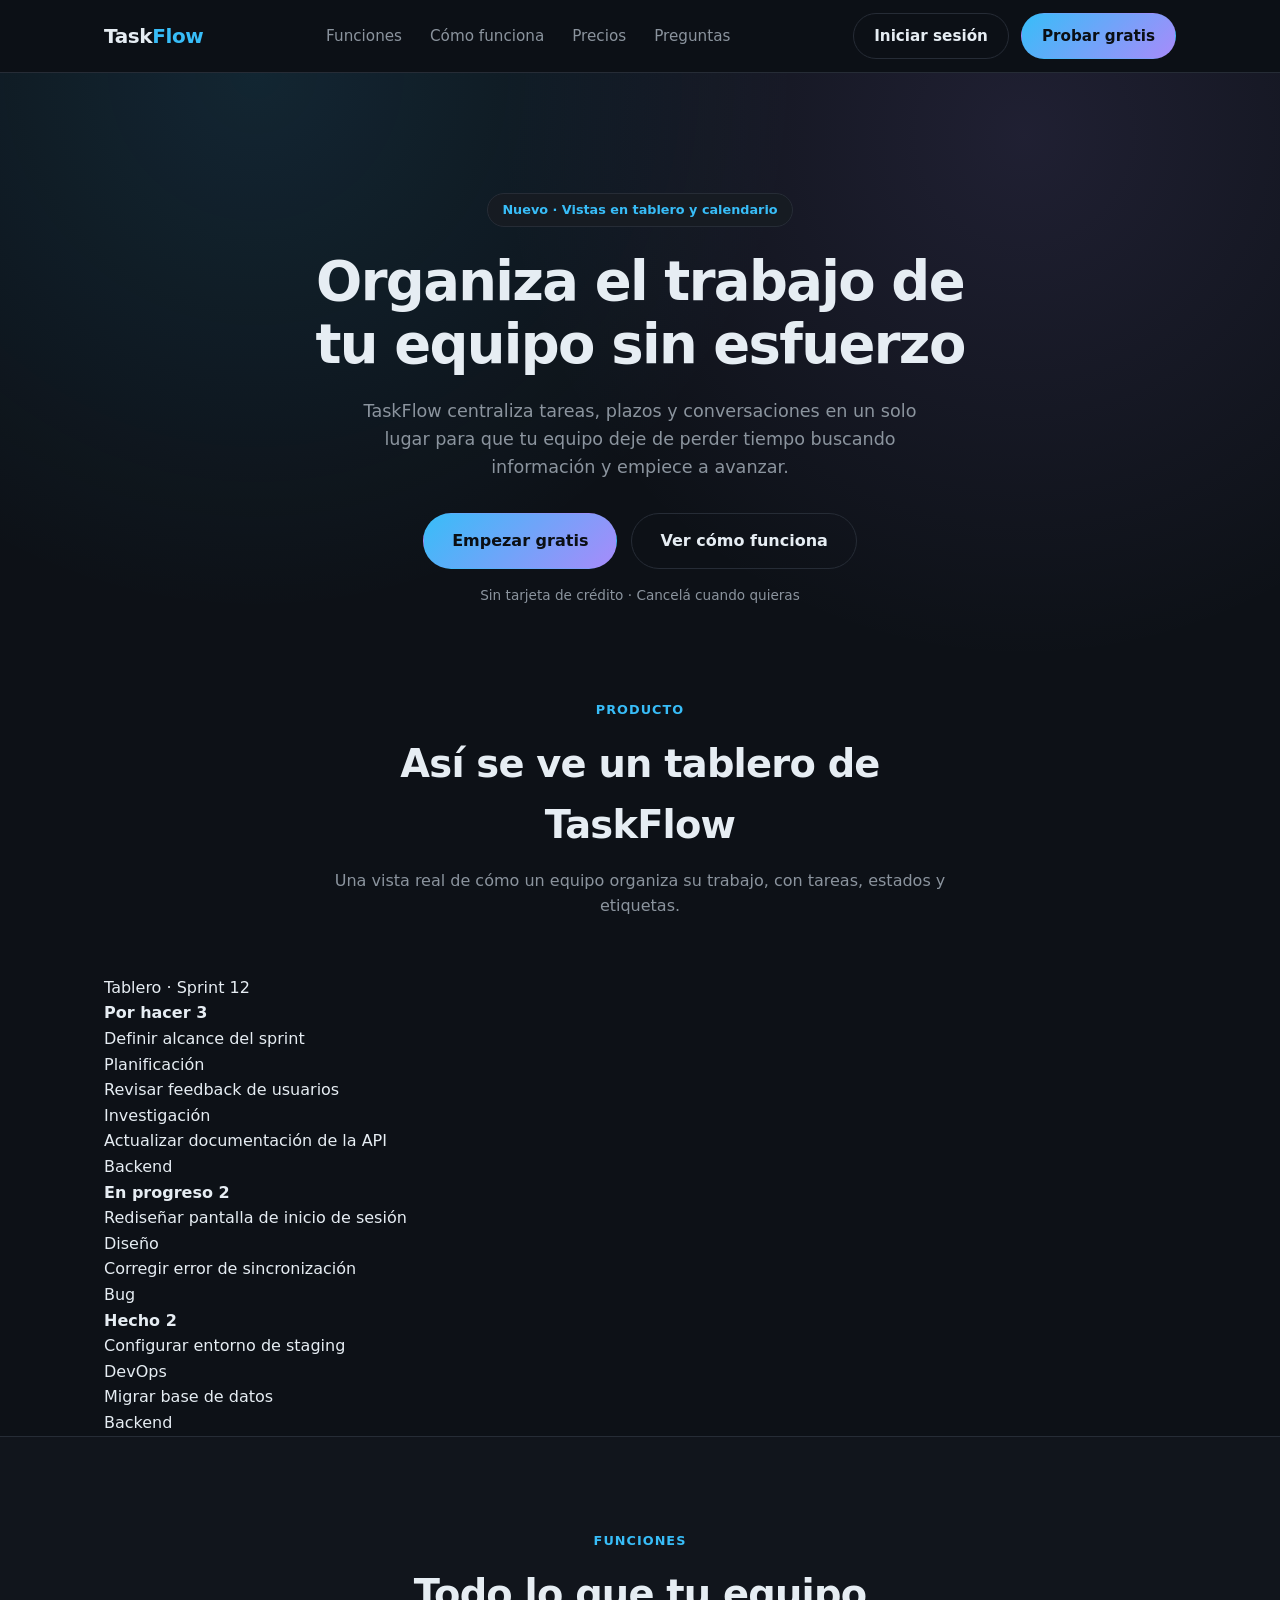
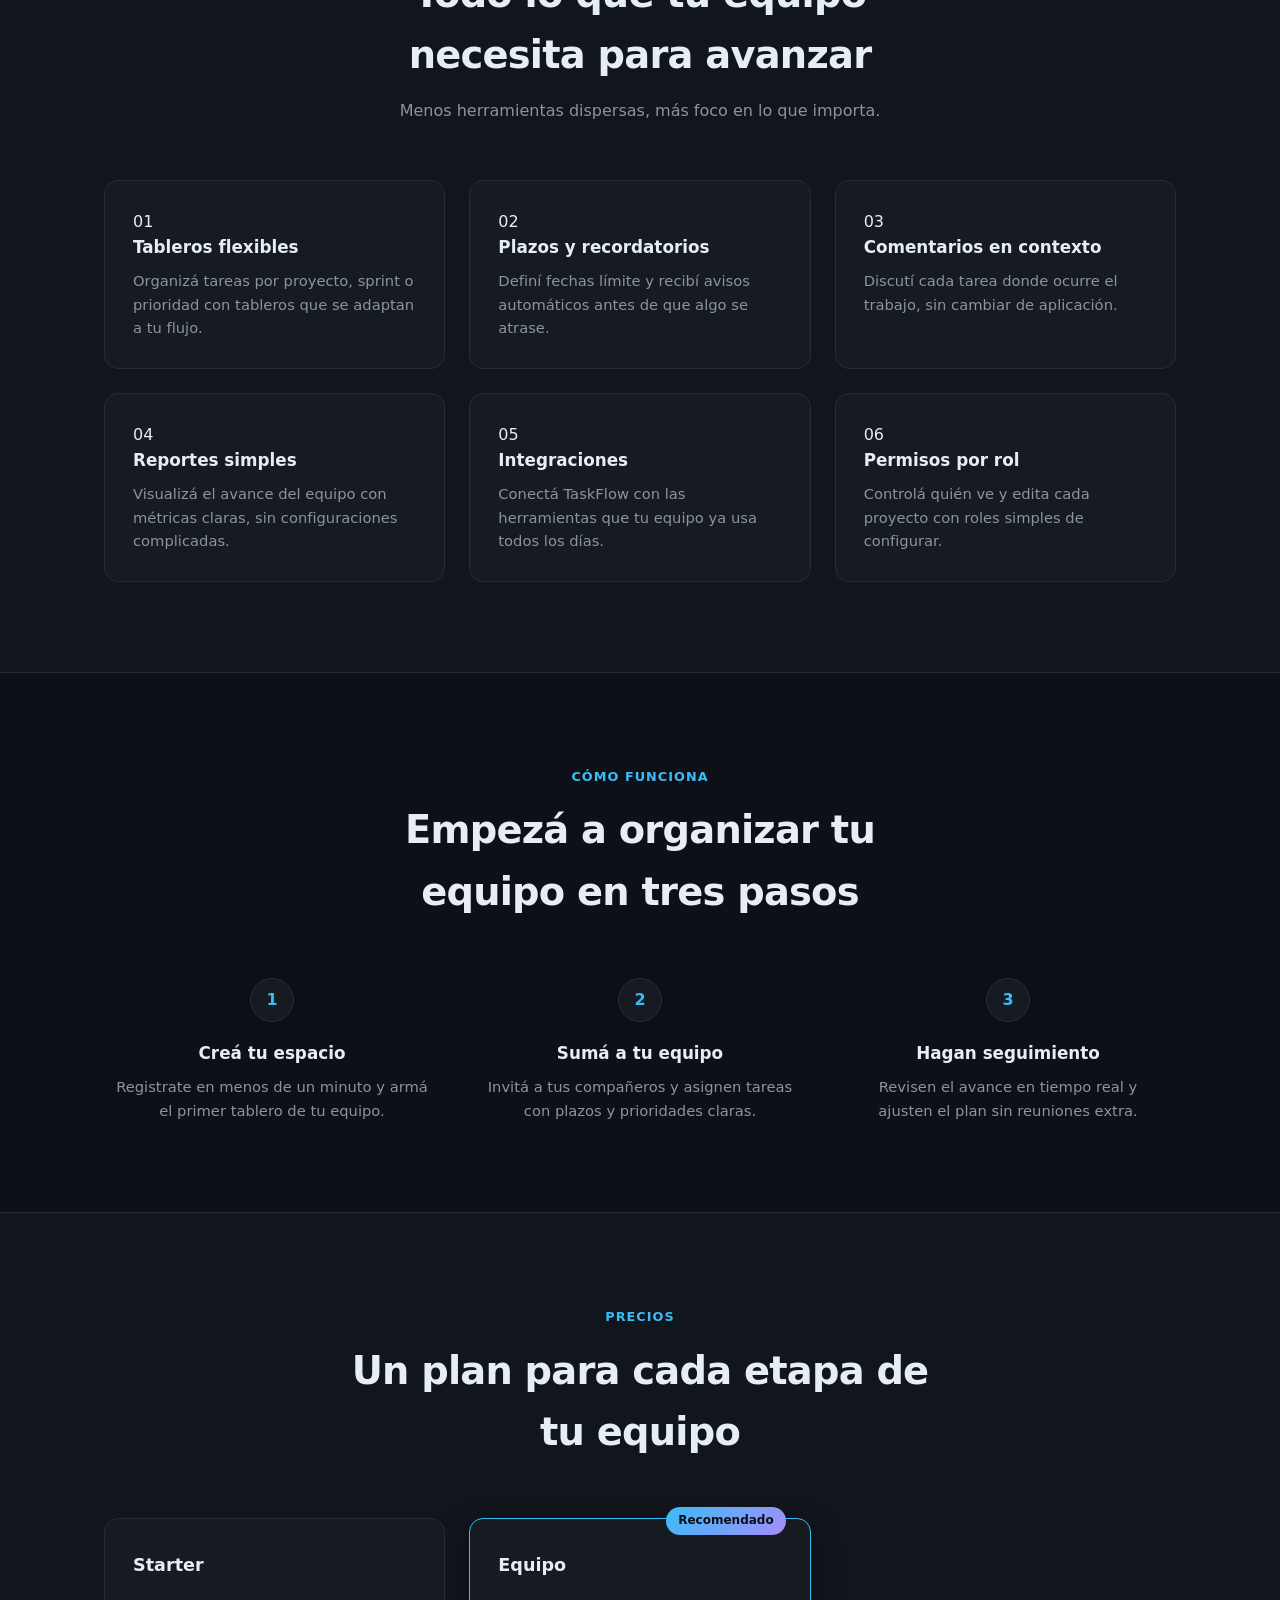
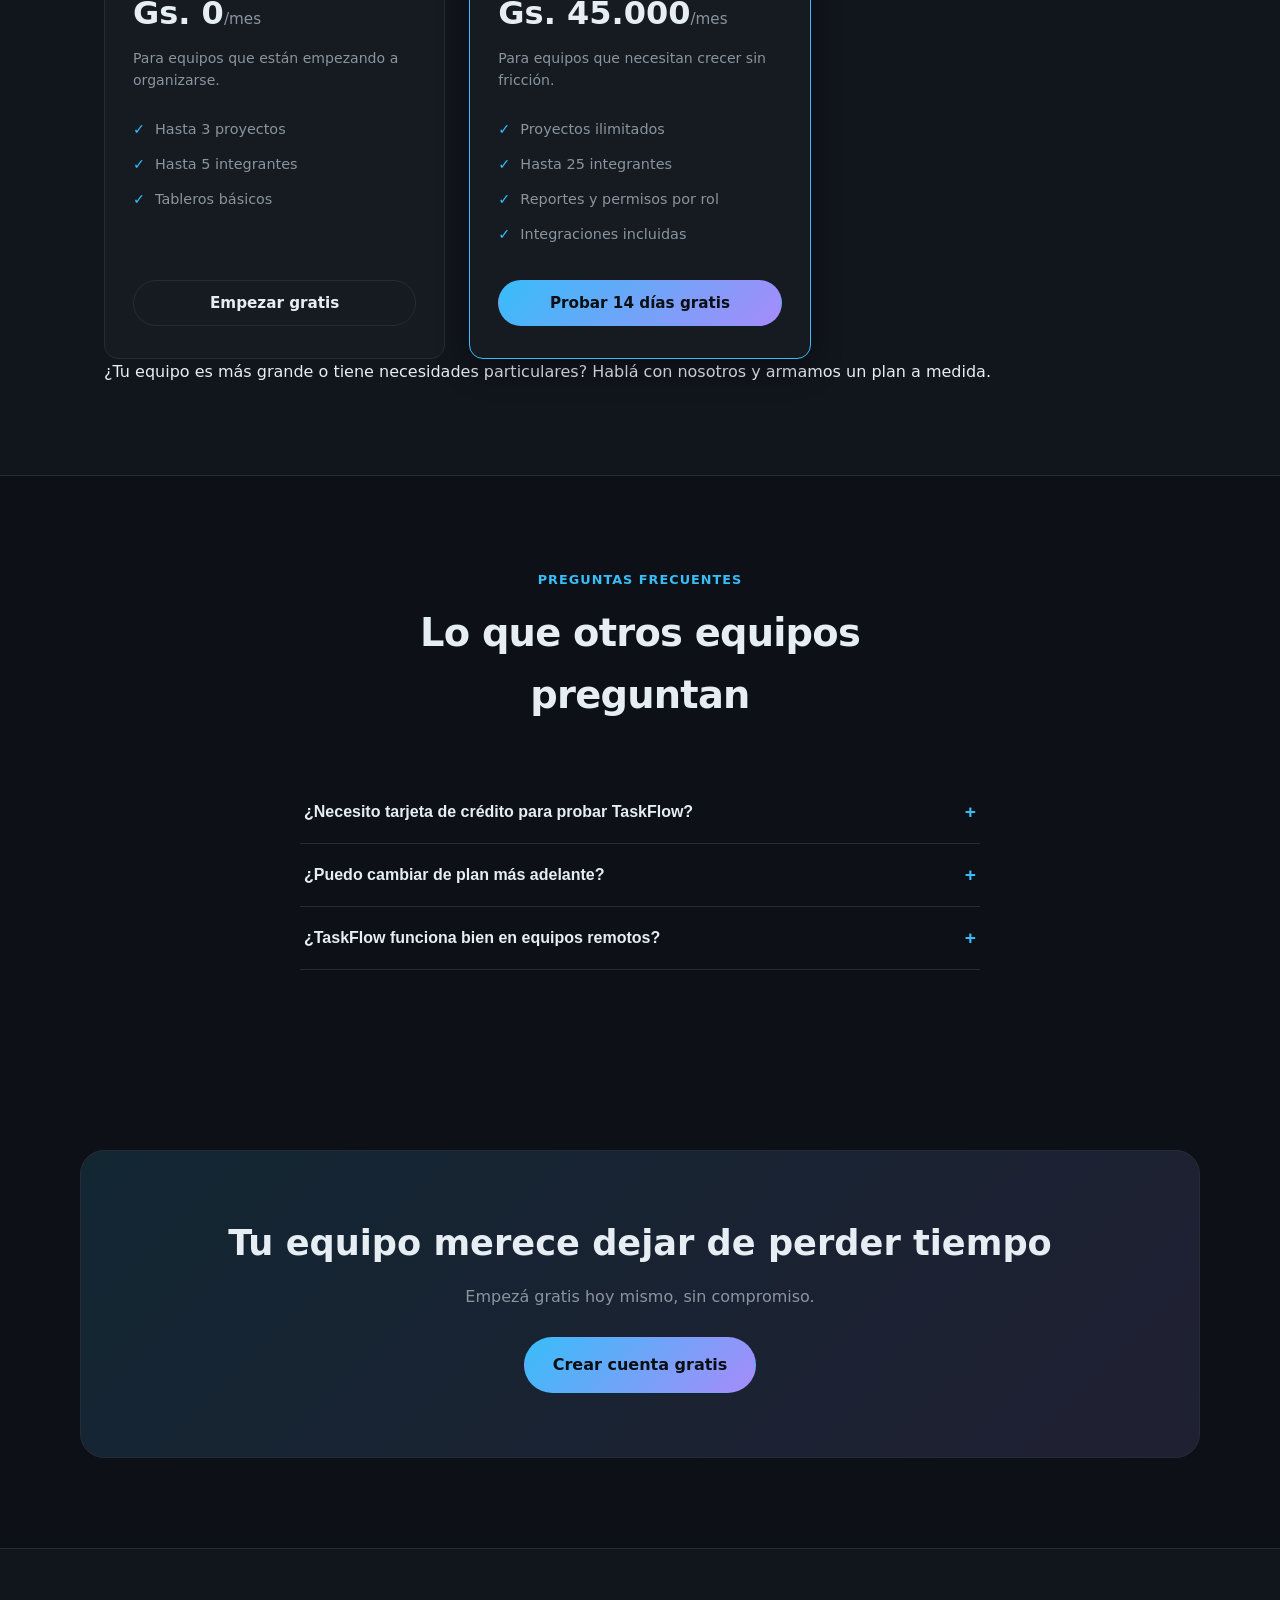
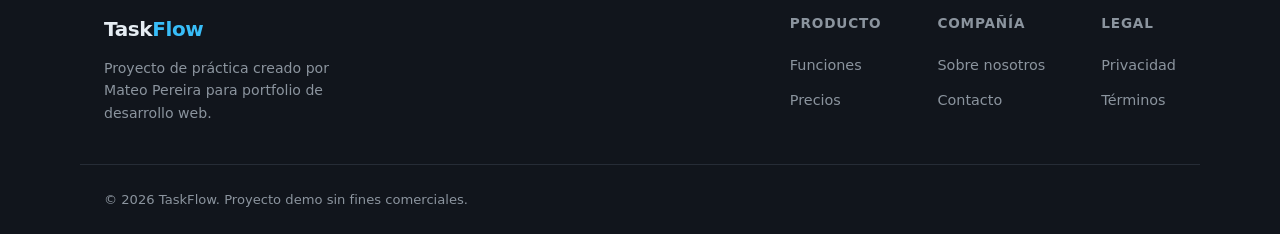
==== commit ac3ff274: "Update index.html" ====
--- a/index.html
+++ b/index.html
@@ -1,18 +1,4 @@
 <!DOCTYPE html>
-<html lang="es">
-<head>
-<meta charset="UTF-8">
-<meta name="viewport" content="width=device-width, initial-scale=1.0">
-<title>TaskFlow — Organiza tu equipo sin esfuerzo</title>
-<link rel="stylesheet" href="style.css">
-</head>
-<body>
-
-  <header class="navbar">
-    <div class="container nav-content">
-      <a href="#" class="logo">Task<span>Flow</span></a>
-
-      <nav class="nav-links" id="navLinks"><!DOCTYPE html>
 <html lang="es">
 <head>
 <meta charset="UTF-8">
@@ -312,257 +298,3 @@
   <script src="script.js"></script>
 </body>
 </html>
-
-        <a href="#features">Funciones</a>
-        <a href="#how-it-works">Cómo funciona</a>
-        <a href="#pricing">Precios</a>
-        <a href="#faq">Preguntas</a>
-      </nav>
-
-      <div class="nav-actions">
-        <a href="#" class="btn btn-ghost">Iniciar sesión</a>
-        <a href="#" class="btn btn-primary">Probar gratis</a>
-      </div>
-
-      <button class="nav-toggle" id="navToggle" aria-label="Abrir menú">
-        <span></span><span></span><span></span>
-      </button>
-    </div>
-  </header>
-
-  <main>
-    <!-- HERO -->
-    <section class="hero">
-      <div class="container hero-content">
-        <span class="badge reveal">Nuevo · Vistas en tablero y calendario</span>
-        <h1 class="reveal">Organiza el trabajo de tu equipo sin esfuerzo</h1>
-        <p class="hero-sub reveal">
-          TaskFlow centraliza tareas, plazos y conversaciones en un solo lugar para que tu equipo
-          deje de perder tiempo buscando información y empiece a avanzar.
-        </p>
-        <div class="hero-actions reveal">
-          <a href="#" class="btn btn-primary btn-lg">Empezar gratis</a>
-          <a href="#how-it-works" class="btn btn-ghost btn-lg">Ver cómo funciona</a>
-        </div>
-        <p class="hero-note reveal">Sin tarjeta de crédito · Cancelá cuando quieras</p>
-      </div>
-    </section>
-
-    <!-- LOGOS -->
-    <section class="logos">
-      <div class="container">
-        <p class="logos-label">Equipos que ya confían en flujos como este</p>
-        <div class="logos-row">
-          <span>NORTEBYTE</span>
-          <span>Cielo Studio</span>
-          <span>Puerto Digital</span>
-          <span>Andina Labs</span>
-          <span>Vela &amp; Co.</span>
-        </div>
-      </div>
-    </section>
-
-    <!-- FEATURES -->
-    <section class="features" id="features">
-      <div class="container">
-        <div class="section-head">
-          <span class="eyebrow">Funciones</span>
-          <h2>Todo lo que tu equipo necesita para avanzar</h2>
-          <p>Menos herramientas dispersas, más foco en lo que importa.</p>
-        </div>
-
-        <div class="feature-grid">
-          <article class="feature-card reveal">
-            <div class="feature-icon">📋</div>
-            <h3>Tableros flexibles</h3>
-            <p>Organizá tareas por proyecto, sprint o prioridad con tableros que se adaptan a tu flujo.</p>
-          </article>
-          <article class="feature-card reveal">
-            <div class="feature-icon">⏱️</div>
-            <h3>Plazos y recordatorios</h3>
-            <p>Definí fechas límite y recibí avisos automáticos antes de que algo se atrase.</p>
-          </article>
-          <article class="feature-card reveal">
-            <div class="feature-icon">💬</div>
-            <h3>Comentarios en contexto</h3>
-            <p>Discutí cada tarea donde ocurre el trabajo, sin cambiar de aplicación.</p>
-          </article>
-          <article class="feature-card reveal">
-            <div class="feature-icon">📊</div>
-            <h3>Reportes simples</h3>
-            <p>Visualizá el avance del equipo con métricas claras, sin configuraciones complicadas.</p>
-          </article>
-          <article class="feature-card reveal">
-            <div class="feature-icon">🔗</div>
-            <h3>Integraciones</h3>
-            <p>Conectá TaskFlow con las herramientas que tu equipo ya usa todos los días.</p>
-          </article>
-          <article class="feature-card reveal">
-            <div class="feature-icon">🔒</div>
-            <h3>Permisos por rol</h3>
-            <p>Controlá quién ve y edita cada proyecto con roles simples de configurar.</p>
-          </article>
-        </div>
-      </div>
-    </section>
-
-    <!-- HOW IT WORKS -->
-    <section class="how" id="how-it-works">
-      <div class="container">
-        <div class="section-head">
-          <span class="eyebrow">Cómo funciona</span>
-          <h2>Empezá a organizar tu equipo en tres pasos</h2>
-        </div>
-
-        <div class="steps">
-          <div class="step reveal">
-            <div class="step-number">1</div>
-            <h3>Creá tu espacio</h3>
-            <p>Registrate en menos de un minuto y armá el primer tablero de tu equipo.</p>
-          </div>
-          <div class="step reveal">
-            <div class="step-number">2</div>
-            <h3>Sumá a tu equipo</h3>
-            <p>Invitá a tus compañeros y asignen tareas con plazos y prioridades claras.</p>
-          </div>
-          <div class="step reveal">
-            <div class="step-number">3</div>
-            <h3>Hagan seguimiento</h3>
-            <p>Revisen el avance en tiempo real y ajusten el plan sin reuniones extra.</p>
-          </div>
-        </div>
-      </div>
-    </section>
-
-    <!-- PRICING -->
-    <section class="pricing" id="pricing">
-      <div class="container">
-        <div class="section-head">
-          <span class="eyebrow">Precios</span>
-          <h2>Un plan para cada etapa de tu equipo</h2>
-        </div>
-
-        <div class="pricing-grid">
-          <div class="price-card reveal">
-            <h3>Starter</h3>
-            <p class="price">Gs. 0<span>/mes</span></p>
-            <p class="price-desc">Para equipos que están empezando a organizarse.</p>
-            <ul>
-              <li>Hasta 3 proyectos</li>
-              <li>Hasta 5 integrantes</li>
-              <li>Tableros básicos</li>
-            </ul>
-            <a href="#" class="btn btn-ghost btn-block">Empezar gratis</a>
-          </div>
-
-          <div class="price-card price-card--highlight reveal">
-            <span class="price-tag">Más elegido</span>
-            <h3>Equipo</h3>
-            <p class="price">Gs. 45.000<span>/mes</span></p>
-            <p class="price-desc">Para equipos que necesitan crecer sin fricción.</p>
-            <ul>
-              <li>Proyectos ilimitados</li>
-              <li>Hasta 25 integrantes</li>
-              <li>Reportes y permisos por rol</li>
-              <li>Integraciones incluidas</li>
-            </ul>
-            <a href="#" class="btn btn-primary btn-block">Probar 14 días gratis</a>
-          </div>
-
-          <div class="price-card reveal">
-            <h3>Empresa</h3>
-            <p class="price">A medida</p>
-            <p class="price-desc">Para organizaciones con necesidades específicas.</p>
-            <ul>
-              <li>Integrantes ilimitados</li>
-              <li>Soporte prioritario</li>
-              <li>Seguridad avanzada</li>
-            </ul>
-            <a href="#" class="btn btn-ghost btn-block">Hablar con ventas</a>
-          </div>
-        </div>
-      </div>
-    </section>
-
-    <!-- FAQ -->
-    <section class="faq" id="faq">
-      <div class="container">
-        <div class="section-head">
-          <span class="eyebrow">Preguntas frecuentes</span>
-          <h2>Lo que otros equipos preguntan</h2>
-        </div>
-
-        <div class="faq-list">
-          <div class="faq-item reveal">
-            <button class="faq-question">
-              ¿Necesito tarjeta de crédito para probar TaskFlow?
-              <span class="faq-icon">+</span>
-            </button>
-            <div class="faq-answer">
-              <p>No. El plan Starter es gratuito y el plan Equipo incluye 14 días de prueba sin pedir datos de pago.</p>
-            </div>
-          </div>
-          <div class="faq-item reveal">
-            <button class="faq-question">
-              ¿Puedo cambiar de plan más adelante?
-              <span class="faq-icon">+</span>
-            </button>
-            <div class="faq-answer">
-              <p>Sí, podés subir o bajar de plan cuando quieras desde la configuración de tu cuenta.</p>
-            </div>
-          </div>
-          <div class="faq-item reveal">
-            <button class="faq-question">
-              ¿TaskFlow funciona bien en equipos remotos?
-              <span class="faq-icon">+</span>
-            </button>
-            <div class="faq-answer">
-              <p>Sí, fue pensado justamente para eso: comentarios en contexto, notificaciones claras y acceso desde cualquier lugar.</p>
-            </div>
-          </div>
-        </div>
-      </div>
-    </section>
-
-    <!-- CTA -->
-    <section class="cta">
-      <div class="container cta-content reveal">
-        <h2>Tu equipo merece dejar de perder tiempo</h2>
-        <p>Empezá gratis hoy mismo, sin compromiso.</p>
-        <a href="#" class="btn btn-primary btn-lg">Crear cuenta gratis</a>
-      </div>
-    </section>
-  </main>
-
-  <footer class="footer">
-    <div class="container footer-content">
-      <div class="footer-brand">
-        <a href="#" class="logo">Task<span>Flow</span></a>
-        <p>Proyecto de práctica creado por Mateo Pereira para portfolio de desarrollo web.</p>
-      </div>
-      <div class="footer-links">
-        <div>
-          <h4>Producto</h4>
-          <a href="#features">Funciones</a>
-          <a href="#pricing">Precios</a>
-        </div>
-        <div>
-          <h4>Compañía</h4>
-          <a href="#">Sobre nosotros</a>
-          <a href="#">Contacto</a>
-        </div>
-        <div>
-          <h4>Legal</h4>
-          <a href="#">Privacidad</a>
-          <a href="#">Términos</a>
-        </div>
-      </div>
-    </div>
-    <div class="container footer-bottom">
-      <p>© 2026 TaskFlow. Proyecto demo sin fines comerciales.</p>
-    </div>
-  </footer>
-
-  <script src="script.js"></script>
-</body>
-</html>
